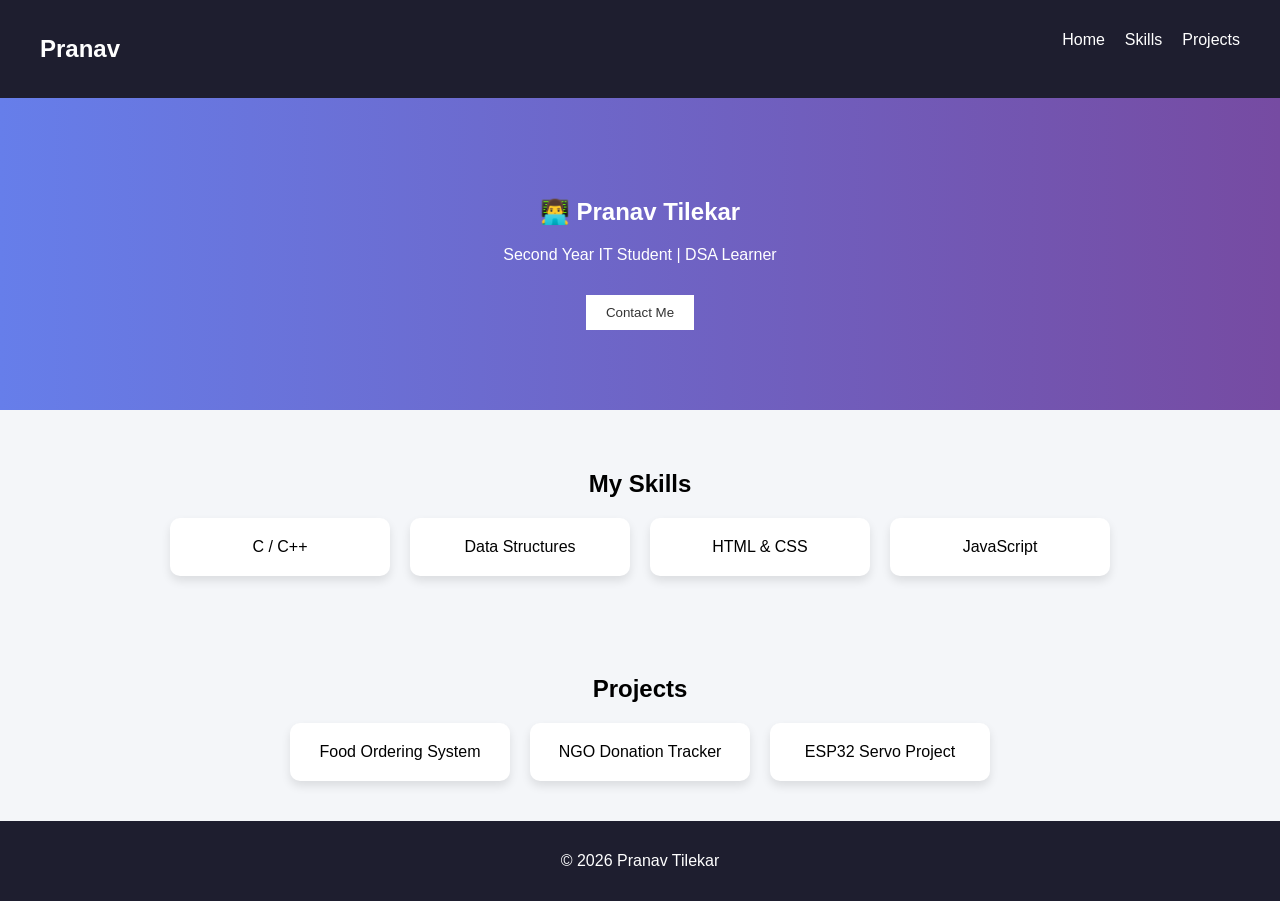
==== pranav-portfolio/public/index.html @ ed30cb4f "Initial commit: Pranav portfolio with Node.js server and static site" ====
<!DOCTYPE html> 
<html lang="en"> 
<head> 
    <meta charset="UTF-8"> 
    <title>Pranav Portfolio</title> 
    <link rel="stylesheet" href="style.css"> 
</head> 
<body> 
<!-- Navbar --> 
<nav> 
    <h2>Pranav</h2> 
    <ul> 
        <li><a href="#">Home</a></li> 
        <li><a href="#">Skills</a></li> 
        <li><a href="#">Projects</a></li> 
    </ul> 
</nav> 
<!-- Hero Section --> 
<section class="hero"> 
    <h1>👨‍💻 Pranav Tilekar</h1> 
    <p>Second Year IT Student | DSA Learner</p> 
    <button onclick="showMsg()">Contact Me</button> 
</section> 
<!-- Skills --> 
<section class="skills"> 
    <h2>My Skills</h2> 
    <div class="cards"> 
        <div class="card">C / C++</div> 
        <div class="card">Data Structures</div> 
        <div class="card">HTML & CSS</div> 
        <div class="card">JavaScript</div> 
    </div> 
</section> 
<!-- Projects --> 
<section class="projects"> 
    <h2>Projects</h2> 
    <div class="cards"> 
        <div class="card">Food Ordering System</div> 
        <div class="card">NGO Donation Tracker</div> 
        <div class="card">ESP32 Servo Project</div> 
    </div> 
</section> 
<footer> 
    <p>© 2026 Pranav Tilekar</p> 
</footer> 
<script src="script.js"></script> 
</body> 
</html>
---- pranav-portfolio/public/style.css ----
body { 
    margin: 0; 
    font-family: 'Segoe UI', sans-serif; 
    background: #f4f6f9; 
} 

/* Navbar */ 
nav { 
    display: flex; 
    justify-content: space-between; 
    padding: 15px 40px; 
    background: #1e1e2f; 
    color: white; 
} 
nav ul { 
    display: flex; 
    list-style: none; 
} 
nav ul li { 
    margin-left: 20px; 
} 
nav a { 
    color: white; 
    text-decoration: none; 
} 
/* Hero */ 
.hero { 
    text-align: center; 
    padding: 80px 20px; 
    background: linear-gradient(to right, #667eea, #764ba2); 
    color: white; 
} 
.hero button { 
    padding: 10px 20px; 
    background: white; 
    color: #333; 
    border: none; 
    margin-top: 15px; 
    cursor: pointer; 
} 
/* Sections */ 
.skills, .projects { 
    padding: 40px; 
    text-align: center; 
} 

.cards { 
    display: flex; 
    justify-content: center; 
    flex-wrap: wrap; 
    gap: 20px; 
    margin-top: 20px; 
} 
.card { 
    background: white; 
    padding: 20px; 
    width: 180px; 
    border-radius: 10px; 
    box-shadow: 0 5px 10px rgba(0,0,0,0.1); 
    transition: 0.3s; 
} 
.card:hover { 
    transform: translateY(-5px); 
} 
/* Footer */ 
footer { 
    text-align: center; 
    padding: 15px; 
    background: #1e1e2f; 
    color: white; 
}
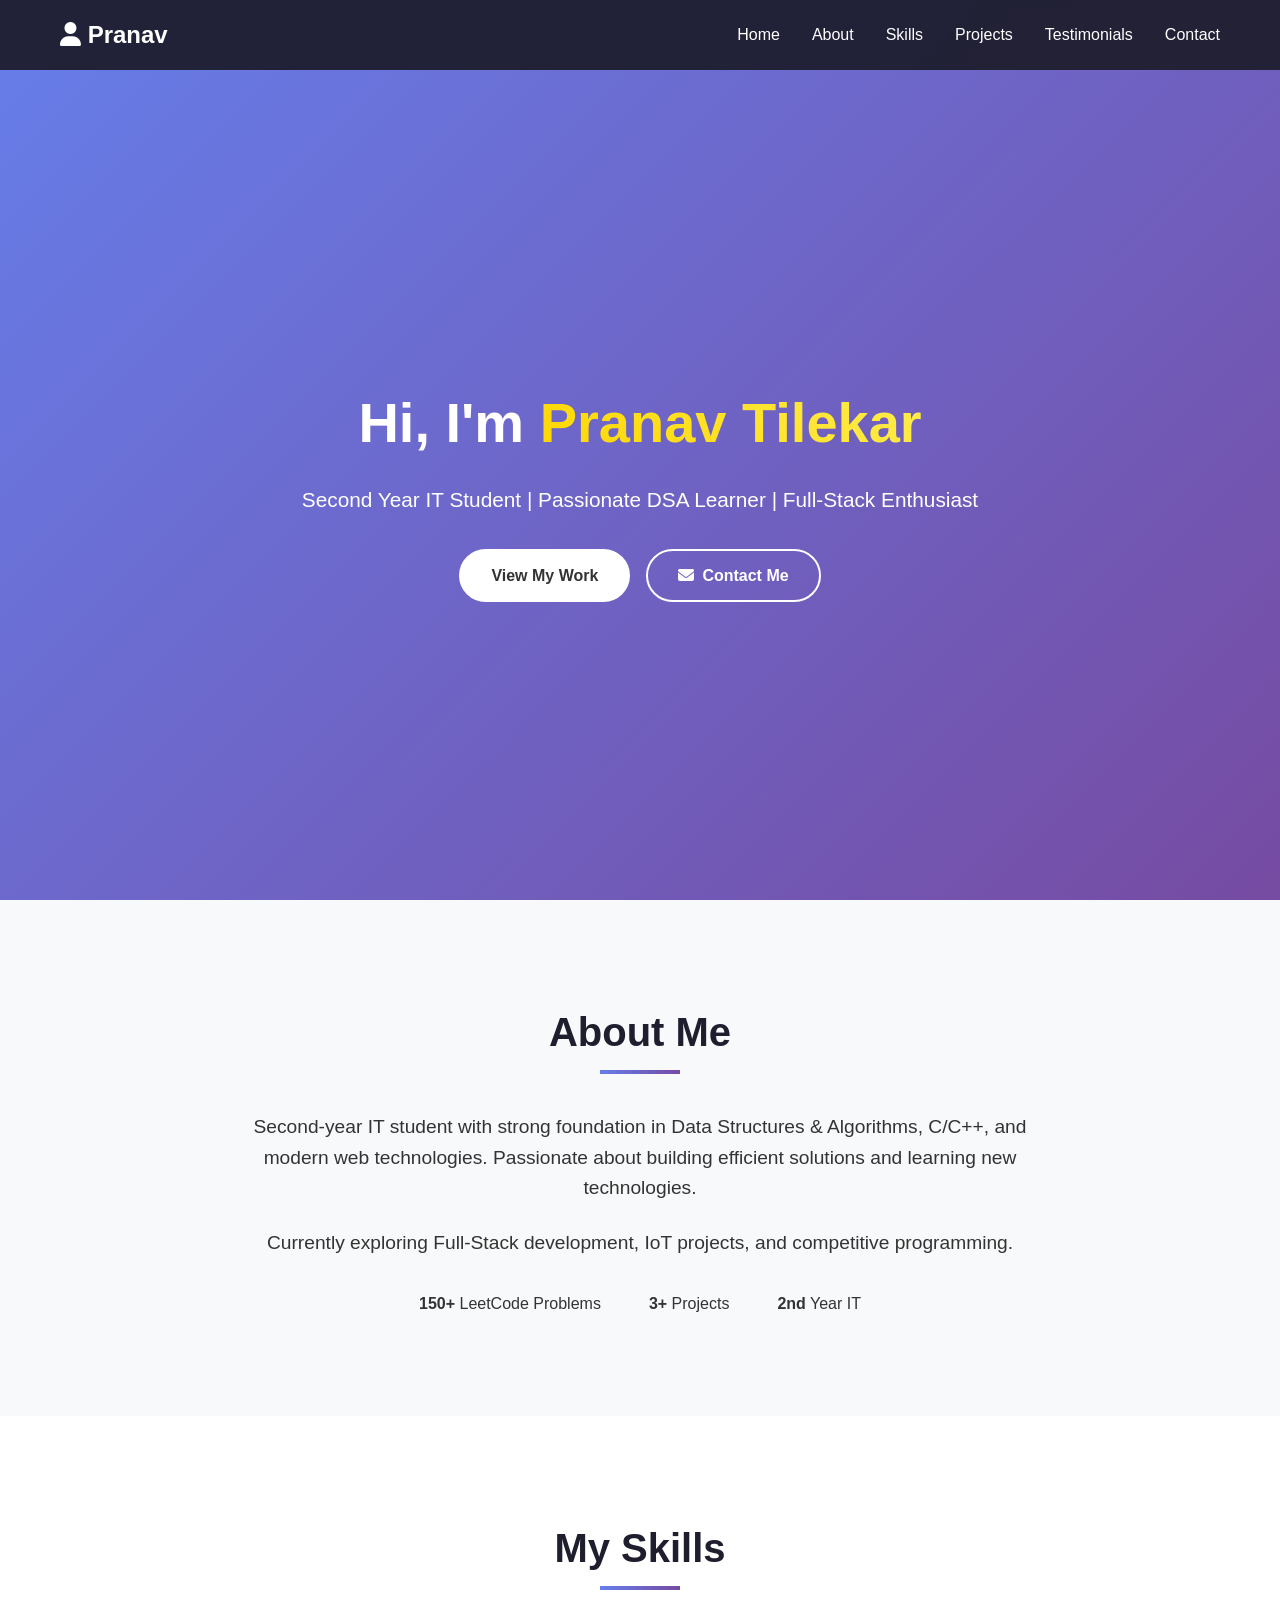
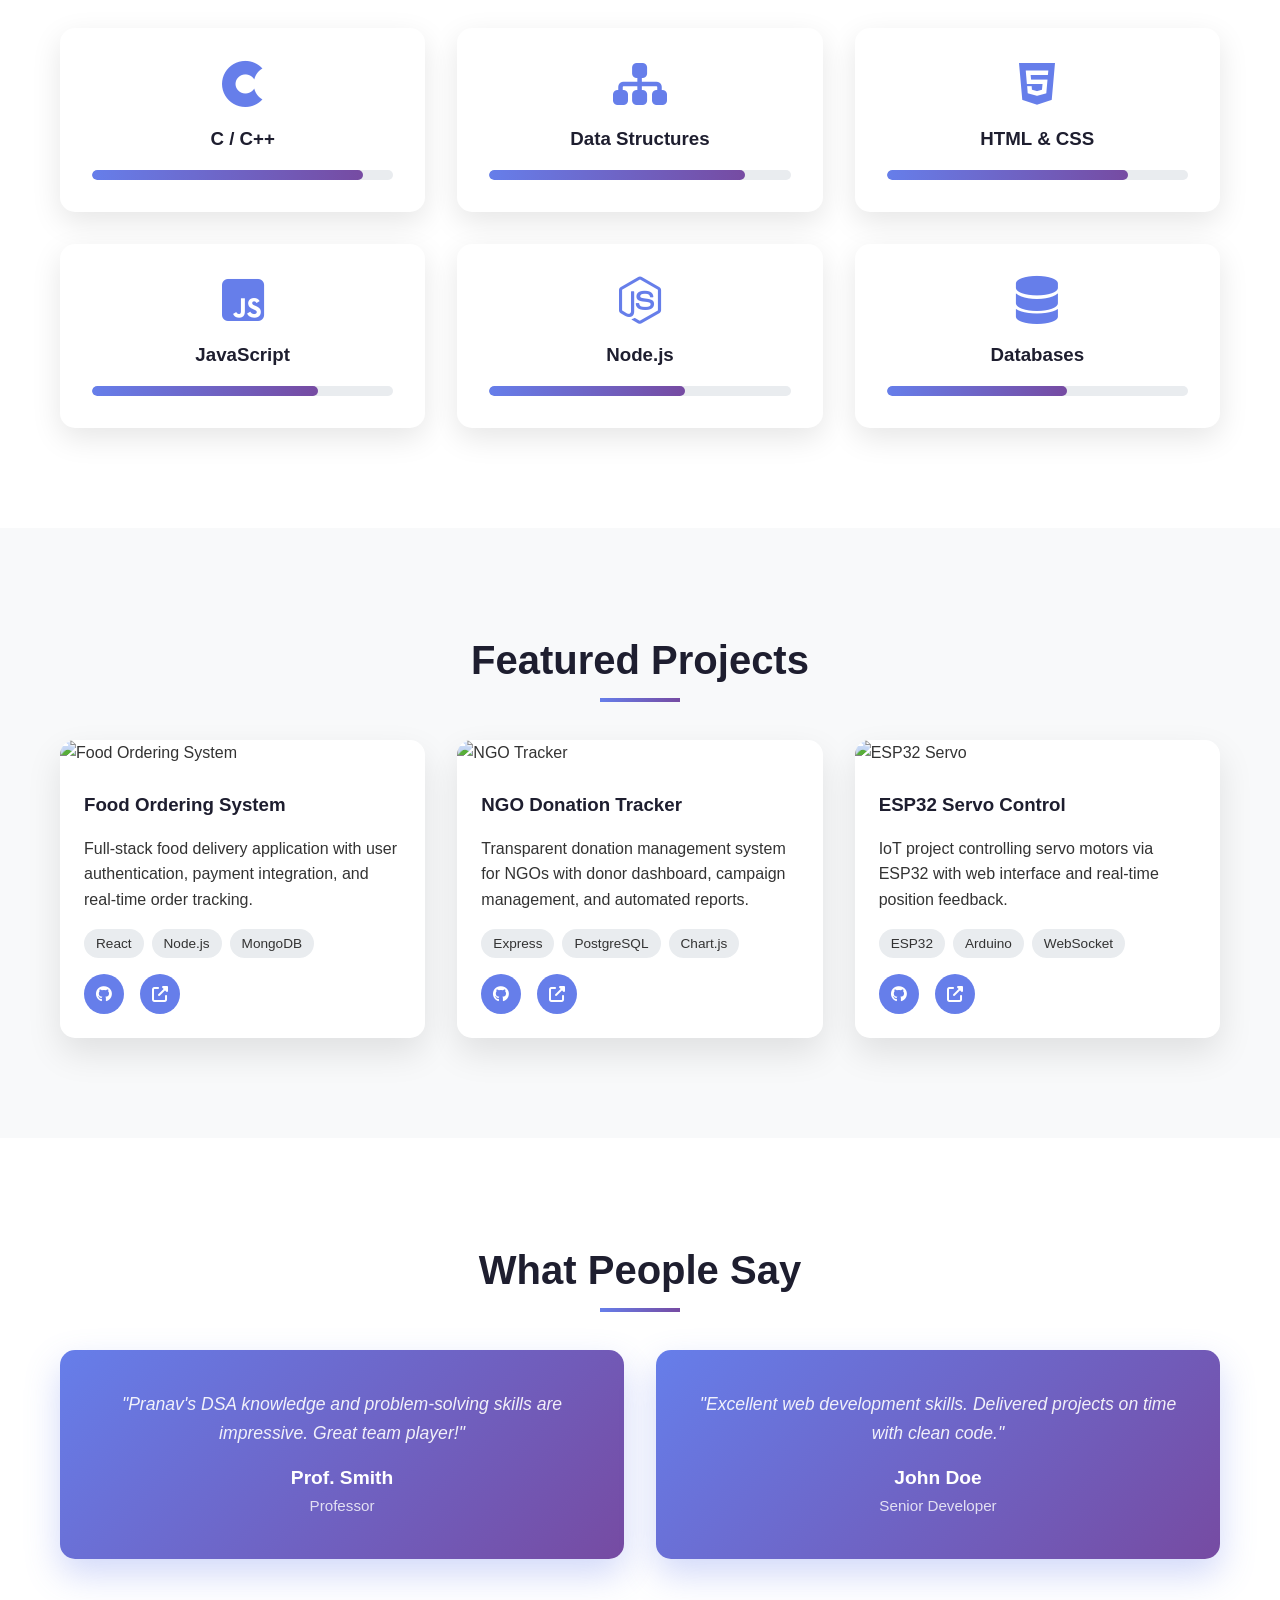
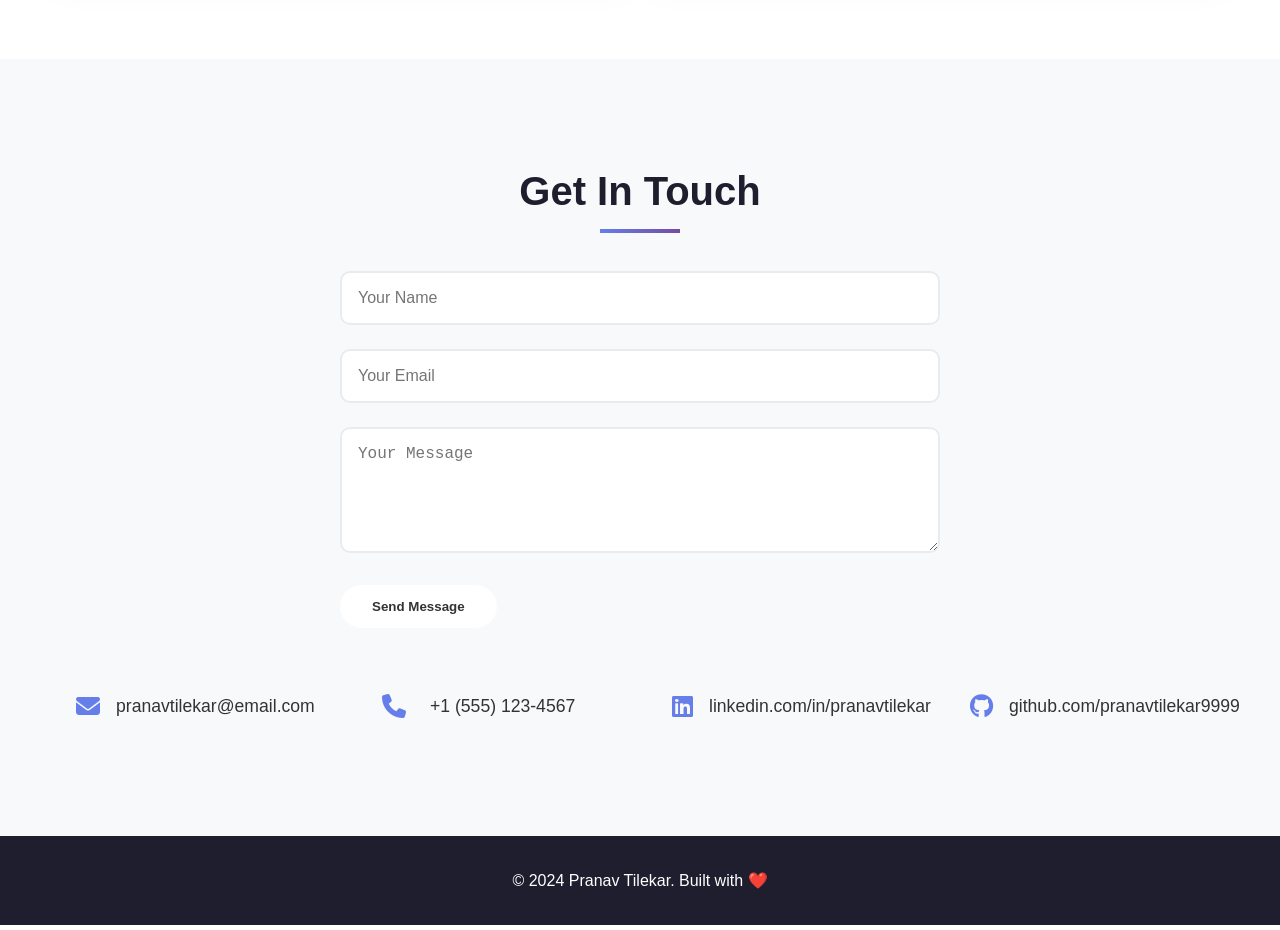
==== commit c3994698: "feat: complete portfolio enhancement with all sections, responsive design, animations, contact form" ====
--- a/pranav-portfolio/public/index.html
+++ b/pranav-portfolio/public/index.html
@@ -2,47 +2,220 @@
 <html lang="en"> 
 <head> 
     <meta charset="UTF-8"> 
-    <title>Pranav Portfolio</title> 
+    <meta name="viewport" content="width=device-width, initial-scale=1.0"> 
+    <title>Pranav Tilekar | Portfolio</title> 
+    <link rel="stylesheet" href="https://cdnjs.cloudflare.com/ajax/libs/font-awesome/6.4.0/css/all.min.css"> 
     <link rel="stylesheet" href="style.css"> 
 </head> 
 <body> 
 <!-- Navbar --> 
-<nav> 
-    <h2>Pranav</h2> 
-    <ul> 
-        <li><a href="#">Home</a></li> 
-        <li><a href="#">Skills</a></li> 
-        <li><a href="#">Projects</a></li> 
-    </ul> 
+<nav class="navbar"> 
+    <div class="nav-container"> 
+        <h2 class="logo"><i class="fas fa-user"></i> Pranav</h2> 
+        <ul class="nav-menu"> 
+            <li><a href="#home" class="nav-link">Home</a></li> 
+            <li><a href="#about" class="nav-link">About</a></li> 
+            <li><a href="#skills" class="nav-link">Skills</a></li> 
+            <li><a href="#projects" class="nav-link">Projects</a></li> 
+            <li><a href="#testimonials" class="nav-link">Testimonials</a></li> 
+            <li><a href="#contact" class="nav-link">Contact</a></li> 
+        </ul> 
+        <div class="hamburger"> 
+            <span></span> 
+            <span></span> 
+            <span></span> 
+        </div> 
+    </div> 
 </nav> 
+
 <!-- Hero Section --> 
-<section class="hero"> 
-    <h1>👨‍💻 Pranav Tilekar</h1> 
-    <p>Second Year IT Student | DSA Learner</p> 
-    <button onclick="showMsg()">Contact Me</button> 
-</section> 
+<section id="home" class="hero"> 
+    <div class="hero-content"> 
+        <h1 class="hero-title">Hi, I'm <span class="highlight">Pranav Tilekar</span></h1> 
+        <p class="hero-subtitle">Second Year IT Student | Passionate DSA Learner | Full-Stack Enthusiast</p> 
+        <div class="hero-buttons"> 
+            <a href="#projects" class="btn btn-primary">View My Work</a> 
+            <a href="#contact" class="btn btn-secondary"><i class="fas fa-envelope"></i> Contact Me</a> 
+        </div> 
+    </div> 
+</section> 
+
+<!-- About Section --> 
+<section id="about" class="about"> 
+    <div class="container"> 
+        <h2 class="section-title">About Me</h2> 
+        <div class="about-content"> 
+            <div class="about-text"> 
+                <p>Second-year IT student with strong foundation in Data Structures & Algorithms, C/C++, and modern web technologies. Passionate about building efficient solutions and learning new technologies.</p> 
+                <p>Currently exploring Full-Stack development, IoT projects, and competitive programming.</p> 
+                <div class="about-stats"> 
+                    <div><strong>150+</strong> LeetCode Problems</div> 
+                    <div><strong>3+</strong> Projects</div> 
+                    <div><strong>2nd</strong> Year IT</div> 
+                </div> 
+            </div> 
+        </div> 
+    </div> 
+</section> 
+
 <!-- Skills --> 
-<section class="skills"> 
-    <h2>My Skills</h2> 
-    <div class="cards"> 
-        <div class="card">C / C++</div> 
-        <div class="card">Data Structures</div> 
-        <div class="card">HTML & CSS</div> 
-        <div class="card">JavaScript</div> 
-    </div> 
-</section> 
+<section id="skills" class="skills"> 
+    <div class="container"> 
+        <h2 class="section-title">My Skills</h2> 
+        <div class="skills-grid"> 
+            <div class="skill-card"> 
+                <i class="fab fa-cuttlefish"></i> 
+                <h3>C / C++</h3> 
+                <div class="skill-bar"> 
+                    <div class="skill-progress" data-width="90"></div> 
+                </div> 
+            </div> 
+            <div class="skill-card"> 
+                <i class="fas fa-sitemap"></i> 
+                <h3>Data Structures</h3> 
+                <div class="skill-bar"> 
+                    <div class="skill-progress" data-width="85"></div> 
+                </div> 
+            </div> 
+            <div class="skill-card"> 
+                <i class="fab fa-html5"></i> 
+                <h3>HTML & CSS</h3> 
+                <div class="skill-bar"> 
+                    <div class="skill-progress" data-width="80"></div> 
+                </div> 
+            </div> 
+            <div class="skill-card"> 
+                <i class="fab fa-js-square"></i> 
+                <h3>JavaScript</h3> 
+                <div class="skill-bar"> 
+                    <div class="skill-progress" data-width="75"></div> 
+                </div> 
+            </div> 
+            <div class="skill-card"> 
+                <i class="fab fa-node-js"></i> 
+                <h3>Node.js</h3> 
+                <div class="skill-bar"> 
+                    <div class="skill-progress" data-width="65"></div> 
+                </div> 
+            </div> 
+            <div class="skill-card"> 
+                <i class="fas fa-database"></i> 
+                <h3>Databases</h3> 
+                <div class="skill-bar"> 
+                    <div class="skill-progress" data-width="60"></div> 
+                </div> 
+            </div> 
+        </div> 
+    </div> 
+</section> 
+
 <!-- Projects --> 
-<section class="projects"> 
-    <h2>Projects</h2> 
-    <div class="cards"> 
-        <div class="card">Food Ordering System</div> 
-        <div class="card">NGO Donation Tracker</div> 
-        <div class="card">ESP32 Servo Project</div> 
-    </div> 
-</section> 
+<section id="projects" class="projects"> 
+    <div class="container"> 
+        <h2 class="section-title">Featured Projects</h2> 
+        <div class="projects-grid"> 
+            <div class="project-card"> 
+                <img src="images/food-ordering.png" alt="Food Ordering System" /> 
+                <div class="project-info"> 
+                    <h3>Food Ordering System</h3> 
+                    <p>Full-stack food delivery application with user authentication, payment integration, and real-time order tracking.</p> 
+                    <div class="project-tech"> 
+                        <span>React</span> 
+                        <span>Node.js</span> 
+                        <span>MongoDB</span> 
+                    </div> 
+                    <div class="project-links"> 
+                        <a href="#" target="_blank"><i class="fab fa-github"></i></a> 
+                        <a href="#" target="_blank"><i class="fas fa-external-link-alt"></i></a> 
+                    </div> 
+                </div> 
+            </div> 
+            <div class="project-card"> 
+                <img src="images/ngo-tracker.png" alt="NGO Tracker" /> 
+                <div class="project-info"> 
+                    <h3>NGO Donation Tracker</h3> 
+                    <p>Transparent donation management system for NGOs with donor dashboard, campaign management, and automated reports.</p> 
+                    <div class="project-tech"> 
+                        <span>Express</span> 
+                        <span>PostgreSQL</span> 
+                        <span>Chart.js</span> 
+                    </div> 
+                    <div class="project-links"> 
+                        <a href="#" target="_blank"><i class="fab fa-github"></i></a> 
+                        <a href="#" target="_blank"><i class="fas fa-external-link-alt"></i></a> 
+                    </div> 
+                </div> 
+            </div> 
+            <div class="project-card"> 
+                <img src="images/esp32-servo.png" alt="ESP32 Servo" /> 
+                <div class="project-info"> 
+                    <h3>ESP32 Servo Control</h3> 
+                    <p>IoT project controlling servo motors via ESP32 with web interface and real-time position feedback.</p> 
+                    <div class="project-tech"> 
+                        <span>ESP32</span> 
+                        <span>Arduino</span> 
+                        <span>WebSocket</span> 
+                    </div> 
+                    <div class="project-links"> 
+                        <a href="#" target="_blank"><i class="fab fa-github"></i></a> 
+                        <a href="#" target="_blank"><i class="fas fa-external-link-alt"></i></a> 
+                    </div> 
+                </div> 
+            </div> 
+        </div> 
+    </div> 
+</section> 
+
+<!-- Testimonials --> 
+<section id="testimonials" class="testimonials"> 
+    <div class="container"> 
+        <h2 class="section-title">What People Say</h2> 
+        <div class="testimonials-grid"> 
+            <div class="testimonial-card"> 
+                <p>"Pranav's DSA knowledge and problem-solving skills are impressive. Great team player!"</p> 
+                <h4>Prof. Smith</h4> 
+                <span>Professor</span> 
+            </div> 
+            <div class="testimonial-card"> 
+                <p>"Excellent web development skills. Delivered projects on time with clean code."</p> 
+                <h4>John Doe</h4> 
+                <span>Senior Developer</span> 
+            </div> 
+        </div> 
+    </div> 
+</section> 
+
+<!-- Contact --> 
+<section id="contact" class="contact"> 
+    <div class="container"> 
+        <h2 class="section-title">Get In Touch</h2> 
+        <form class="contact-form" id="contactForm"> 
+            <div class="form-group"> 
+                <input type="text" name="name" placeholder="Your Name" required> 
+            </div> 
+            <div class="form-group"> 
+                <input type="email" name="email" placeholder="Your Email" required> 
+            </div> 
+            <div class="form-group"> 
+                <textarea name="message" placeholder="Your Message" rows="5" required></textarea> 
+            </div> 
+            <button type="submit" class="btn btn-primary">Send Message</button> 
+        </form> 
+        <div class="contact-info"> 
+            <div><i class="fas fa-envelope"></i> pranavtilekar@email.com</div> 
+            <div><i class="fas fa-phone"></i> +1 (555) 123-4567</div> 
+            <div><i class="fab fa-linkedin"></i> linkedin.com/in/pranavtilekar</div> 
+            <div><i class="fab fa-github"></i> github.com/pranavtilekar9999</div> 
+        </div> 
+    </div> 
+</section> 
+
 <footer> 
-    <p>© 2026 Pranav Tilekar</p> 
+    <div class="container"> 
+        <p>© 2024 Pranav Tilekar. Built with ❤️</p> 
+    </div> 
 </footer> 
+
 <script src="script.js"></script> 
 </body> 
 </html>
--- a/pranav-portfolio/public/style.css
+++ b/pranav-portfolio/public/style.css
@@ -1,71 +1,528 @@
+* { 
+    margin: 0; 
+    padding: 0; 
+    box-sizing: border-box; 
+} 
+
 body { 
-    margin: 0; 
-    font-family: 'Segoe UI', sans-serif; 
-    background: #f4f6f9; 
+    font-family: 'Segoe UI', Tahoma, Geneva, Verdana, sans-serif; 
+    line-height: 1.6; 
+    color: #333; 
+    overflow-x: hidden; 
+} 
+
+.container { 
+    max-width: 1200px; 
+    margin: 0 auto; 
+    padding: 0 20px; 
+} 
+
+.section-title { 
+    text-align: center; 
+    font-size: 2.5rem; 
+    margin-bottom: 3rem; 
+    color: #1e1e2f; 
+    position: relative; 
+} 
+
+.section-title::after { 
+    content: ''; 
+    position: absolute; 
+    bottom: -10px; 
+    left: 50%; 
+    transform: translateX(-50%); 
+    width: 80px; 
+    height: 4px; 
+    background: linear-gradient(to right, #667eea, #764ba2); 
 } 
 
 /* Navbar */ 
-nav { 
+.navbar { 
+    position: fixed; 
+    top: 0; 
+    width: 100%; 
+    background: rgba(30, 30, 47, 0.95); 
+    backdrop-filter: blur(10px); 
+    z-index: 1000; 
+    padding: 1rem 0; 
+    transition: all 0.3s ease; 
+} 
+
+.navbar.scrolled { 
+    background: rgba(30, 30, 47, 0.98); 
+    padding: 0.5rem 0; 
+} 
+
+.nav-container { 
+    max-width: 1200px; 
+    margin: 0 auto; 
+    padding: 0 20px; 
     display: flex; 
     justify-content: space-between; 
-    padding: 15px 40px; 
-    background: #1e1e2f; 
-    color: white; 
-} 
-nav ul { 
+    align-items: center; 
+} 
+
+.logo { 
+    color: white; 
+    font-size: 1.5rem; 
+    font-weight: bold; 
+} 
+
+.nav-menu { 
     display: flex; 
     list-style: none; 
-} 
-nav ul li { 
-    margin-left: 20px; 
-} 
-nav a { 
+    gap: 2rem; 
+} 
+
+.nav-link { 
     color: white; 
     text-decoration: none; 
-} 
+    font-weight: 500; 
+    transition: color 0.3s; 
+    position: relative; 
+} 
+
+.nav-link:hover { 
+    color: #667eea; 
+} 
+
+.nav-link::after { 
+    content: ''; 
+    position: absolute; 
+    bottom: -5px; 
+    left: 0; 
+    width: 0; 
+    height: 2px; 
+    background: #667eea; 
+    transition: width 0.3s; 
+} 
+
+.nav-link:hover::after { 
+    width: 100%; 
+} 
+
+.hamburger { 
+    display: none; 
+    flex-direction: column; 
+    cursor: pointer; 
+} 
+
+.hamburger span { 
+    width: 25px; 
+    height: 3px; 
+    background: white; 
+    margin: 3px 0; 
+    transition: 0.3s; 
+} 
+
 /* Hero */ 
 .hero { 
-    text-align: center; 
-    padding: 80px 20px; 
-    background: linear-gradient(to right, #667eea, #764ba2); 
-    color: white; 
-} 
-.hero button { 
-    padding: 10px 20px; 
+    min-height: 100vh; 
+    background: linear-gradient(135deg, #667eea 0%, #764ba2 100%); 
+    display: flex; 
+    align-items: center; 
+    justify-content: center; 
+    text-align: center; 
+    color: white; 
+    padding-top: 80px; 
+} 
+
+.hero-content { 
+    max-width: 800px; 
+} 
+
+.hero-title { 
+    font-size: 3.5rem; 
+    margin-bottom: 1rem; 
+    animation: fadeInUp 1s ease; 
+} 
+
+.highlight { 
+    background: linear-gradient(45deg, #ffd700, #ffed4e); 
+    -webkit-background-clip: text; 
+    -webkit-text-fill-color: transparent; 
+    background-clip: text; 
+} 
+
+.hero-subtitle { 
+    font-size: 1.3rem; 
+    margin-bottom: 2rem; 
+    opacity: 0.9; 
+    animation: fadeInUp 1s ease 0.2s both; 
+} 
+
+.hero-buttons { 
+    display: flex; 
+    gap: 1rem; 
+    justify-content: center; 
+    flex-wrap: wrap; 
+    animation: fadeInUp 1s ease 0.4s both; 
+} 
+
+.btn { 
+    padding: 12px 30px; 
+    border-radius: 50px; 
+    text-decoration: none; 
+    font-weight: 600; 
+    transition: all 0.3s; 
+    border: 2px solid transparent; 
+    display: inline-flex; 
+    align-items: center; 
+    gap: 0.5rem; 
+} 
+
+.btn-primary { 
     background: white; 
     color: #333; 
-    border: none; 
-    margin-top: 15px; 
-    cursor: pointer; 
-} 
-/* Sections */ 
-.skills, .projects { 
-    padding: 40px; 
-    text-align: center; 
-} 
-
-.cards { 
+} 
+
+.btn-primary:hover { 
+    background: transparent; 
+    color: white; 
+    border-color: white; 
+    transform: translateY(-2px); 
+} 
+
+.btn-secondary { 
+    background: transparent; 
+    color: white; 
+    border-color: white; 
+} 
+
+.btn-secondary:hover { 
+    background: white; 
+    color: #333; 
+    transform: translateY(-2px); 
+} 
+
+/* About */ 
+.about { 
+    padding: 100px 0; 
+    background: #f8f9fa; 
+} 
+
+.about-content { 
+    text-align: center; 
+} 
+
+.about-text p { 
+    font-size: 1.2rem; 
+    margin-bottom: 1.5rem; 
+    max-width: 800px; 
+    margin-left: auto; 
+    margin-right: auto; 
+} 
+
+.about-stats { 
     display: flex; 
     justify-content: center; 
+    gap: 3rem; 
+    margin-top: 2rem; 
     flex-wrap: wrap; 
-    gap: 20px; 
-    margin-top: 20px; 
-} 
-.card { 
+} 
+
+.about-stats div { 
+    text-align: center; 
+} 
+
+/* Skills */ 
+.skills { 
+    padding: 100px 0; 
+} 
+
+.skills-grid { 
+    display: grid; 
+    grid-template-columns: repeat(auto-fit, minmax(300px, 1fr)); 
+    gap: 2rem; 
+} 
+
+.skill-card { 
     background: white; 
-    padding: 20px; 
-    width: 180px; 
+    padding: 2rem; 
+    border-radius: 15px; 
+    box-shadow: 0 10px 30px rgba(0,0,0,0.1); 
+    text-align: center; 
+    transition: transform 0.3s; 
+} 
+
+.skill-card:hover { 
+    transform: translateY(-10px); 
+} 
+
+.skill-card i { 
+    font-size: 3rem; 
+    color: #667eea; 
+    margin-bottom: 1rem; 
+} 
+
+.skill-card h3 { 
+    margin-bottom: 1rem; 
+    color: #1e1e2f; 
+} 
+
+.skill-bar { 
+    background: #e9ecef; 
+    height: 10px; 
+    border-radius: 5px; 
+    overflow: hidden; 
+    margin-top: 1rem; 
+} 
+
+.skill-progress { 
+    height: 100%; 
+    background: linear-gradient(90deg, #667eea, #764ba2); 
+    border-radius: 5px; 
+    width: 0; 
+    transition: width 2s ease-in-out; 
+} 
+
+/* Projects */ 
+.projects { 
+    padding: 100px 0; 
+    background: #f8f9fa; 
+} 
+
+.projects-grid { 
+    display: grid; 
+    grid-template-columns: repeat(auto-fit, minmax(350px, 1fr)); 
+    gap: 2rem; 
+} 
+
+.project-card { 
+    background: white; 
+    border-radius: 15px; 
+    overflow: hidden; 
+    box-shadow: 0 15px 35px rgba(0,0,0,0.1); 
+    transition: transform 0.3s, box-shadow 0.3s; 
+} 
+
+.project-card:hover { 
+    transform: translateY(-10px); 
+    box-shadow: 0 25px 50px rgba(0,0,0,0.15); 
+} 
+
+.project-card img { 
+    width: 100%; 
+    height: 200px; 
+    object-fit: cover; 
+} 
+
+.project-info { 
+    padding: 1.5rem; 
+} 
+
+.project-info h3 { 
+    margin-bottom: 1rem; 
+    color: #1e1e2f; 
+} 
+
+.project-tech { 
+    display: flex; 
+    gap: 0.5rem; 
+    margin: 1rem 0; 
+    flex-wrap: wrap; 
+} 
+
+.project-tech span { 
+    background: #e9ecef; 
+    padding: 0.25rem 0.75rem; 
+    border-radius: 15px; 
+    font-size: 0.85rem; 
+} 
+
+.project-links { 
+    display: flex; 
+    gap: 1rem; 
+    margin-top: 1rem; 
+} 
+
+.project-links a { 
+    width: 40px; 
+    height: 40px; 
+    background: #667eea; 
+    color: white; 
+    display: flex; 
+    align-items: center; 
+    justify-content: center; 
+    border-radius: 50%; 
+    text-decoration: none; 
+    transition: background 0.3s; 
+} 
+
+.project-links a:hover { 
+    background: #764ba2; 
+} 
+
+/* Testimonials */ 
+.testimonials { 
+    padding: 100px 0; 
+} 
+
+.testimonials-grid { 
+    display: grid; 
+    grid-template-columns: repeat(auto-fit, minmax(300px, 1fr)); 
+    gap: 2rem; 
+} 
+
+.testimonial-card { 
+    background: linear-gradient(135deg, #667eea 0%, #764ba2 100%); 
+    color: white; 
+    padding: 2.5rem; 
+    border-radius: 15px; 
+    text-align: center; 
+    box-shadow: 0 15px 35px rgba(102, 126, 234, 0.3); 
+} 
+
+.testimonial-card p { 
+    font-size: 1.1rem; 
+    font-style: italic; 
+    margin-bottom: 1rem; 
+    opacity: 0.9; 
+} 
+
+.testimonial-card h4 { 
+    font-size: 1.2rem; 
+} 
+
+.testimonial-card span { 
+    opacity: 0.8; 
+    font-size: 0.95rem; 
+} 
+
+/* Contact */ 
+.contact { 
+    padding: 100px 0; 
+    background: #f8f9fa; 
+} 
+
+.contact-form { 
+    max-width: 600px; 
+    margin: 0 auto 3rem; 
+} 
+
+.form-group { 
+    margin-bottom: 1.5rem; 
+} 
+
+.form-group input, 
+.form-group textarea { 
+    width: 100%; 
+    padding: 1rem; 
+    border: 2px solid #e9ecef; 
     border-radius: 10px; 
-    box-shadow: 0 5px 10px rgba(0,0,0,0.1); 
-    transition: 0.3s; 
-} 
-.card:hover { 
-    transform: translateY(-5px); 
-} 
-/* Footer */ 
+    font-size: 1rem; 
+    transition: border-color 0.3s; 
+} 
+
+.form-group input:focus, 
+.form-group textarea:focus { 
+    outline: none; 
+    border-color: #667eea; 
+} 
+
+.contact-info { 
+    display: grid; 
+    grid-template-columns: repeat(auto-fit, minmax(250px, 1fr)); 
+    gap: 2rem; 
+    text-align: center; 
+} 
+
+.contact-info div { 
+    display: flex; 
+    align-items: center; 
+    gap: 1rem; 
+    font-size: 1.1rem; 
+    padding: 1rem; 
+} 
+
+.contact-info i { 
+    font-size: 1.5rem; 
+    color: #667eea; 
+    width: 40px; 
+} 
+
 footer { 
-    text-align: center; 
-    padding: 15px; 
     background: #1e1e2f; 
     color: white; 
+    text-align: center; 
+    padding: 2rem 0; 
+} 
+
+/* Animations */ 
+@keyframes fadeInUp { 
+    from { 
+        opacity: 0; 
+        transform: translateY(30px); 
+    } 
+    to { 
+        opacity: 1; 
+        transform: translateY(0); 
+    } 
+} 
+
+.fade-in { 
+    opacity: 0; 
+    transform: translateY(30px); 
+    transition: all 0.8s ease; 
+} 
+
+.fade-in.visible { 
+    opacity: 1; 
+    transform: translateY(0); 
+} 
+
+/* Responsive */ 
+@media (max-width: 768px) { 
+    .hamburger { 
+        display: flex; 
+    } 
+
+    .nav-menu { 
+        position: fixed; 
+        left: -100%; 
+        top: 70px; 
+        flex-direction: column; 
+        background: rgba(30, 30, 47, 0.98); 
+        width: 100%; 
+        text-align: center; 
+        transition: 0.3s; 
+        padding: 2rem 0; 
+    } 
+
+    .nav-menu.active { 
+        left: 0; 
+    } 
+
+    .hero-title { 
+        font-size: 2.5rem; 
+    } 
+
+    .hero-buttons { 
+        flex-direction: column; 
+        align-items: center; 
+    } 
+
+    .about-stats { 
+        gap: 1.5rem; 
+    } 
+
+    .projects-grid, 
+    .testimonials-grid, 
+    .skills-grid { 
+        grid-template-columns: 1fr; 
+    } 
+
+    .section-title { 
+        font-size: 2rem; 
+    } 
+} 
+
+@media (max-width: 480px) { 
+    .hero-title { 
+        font-size: 2rem; 
+    } 
+
+    .container { 
+        padding: 0 15px; 
+    } 
 }
